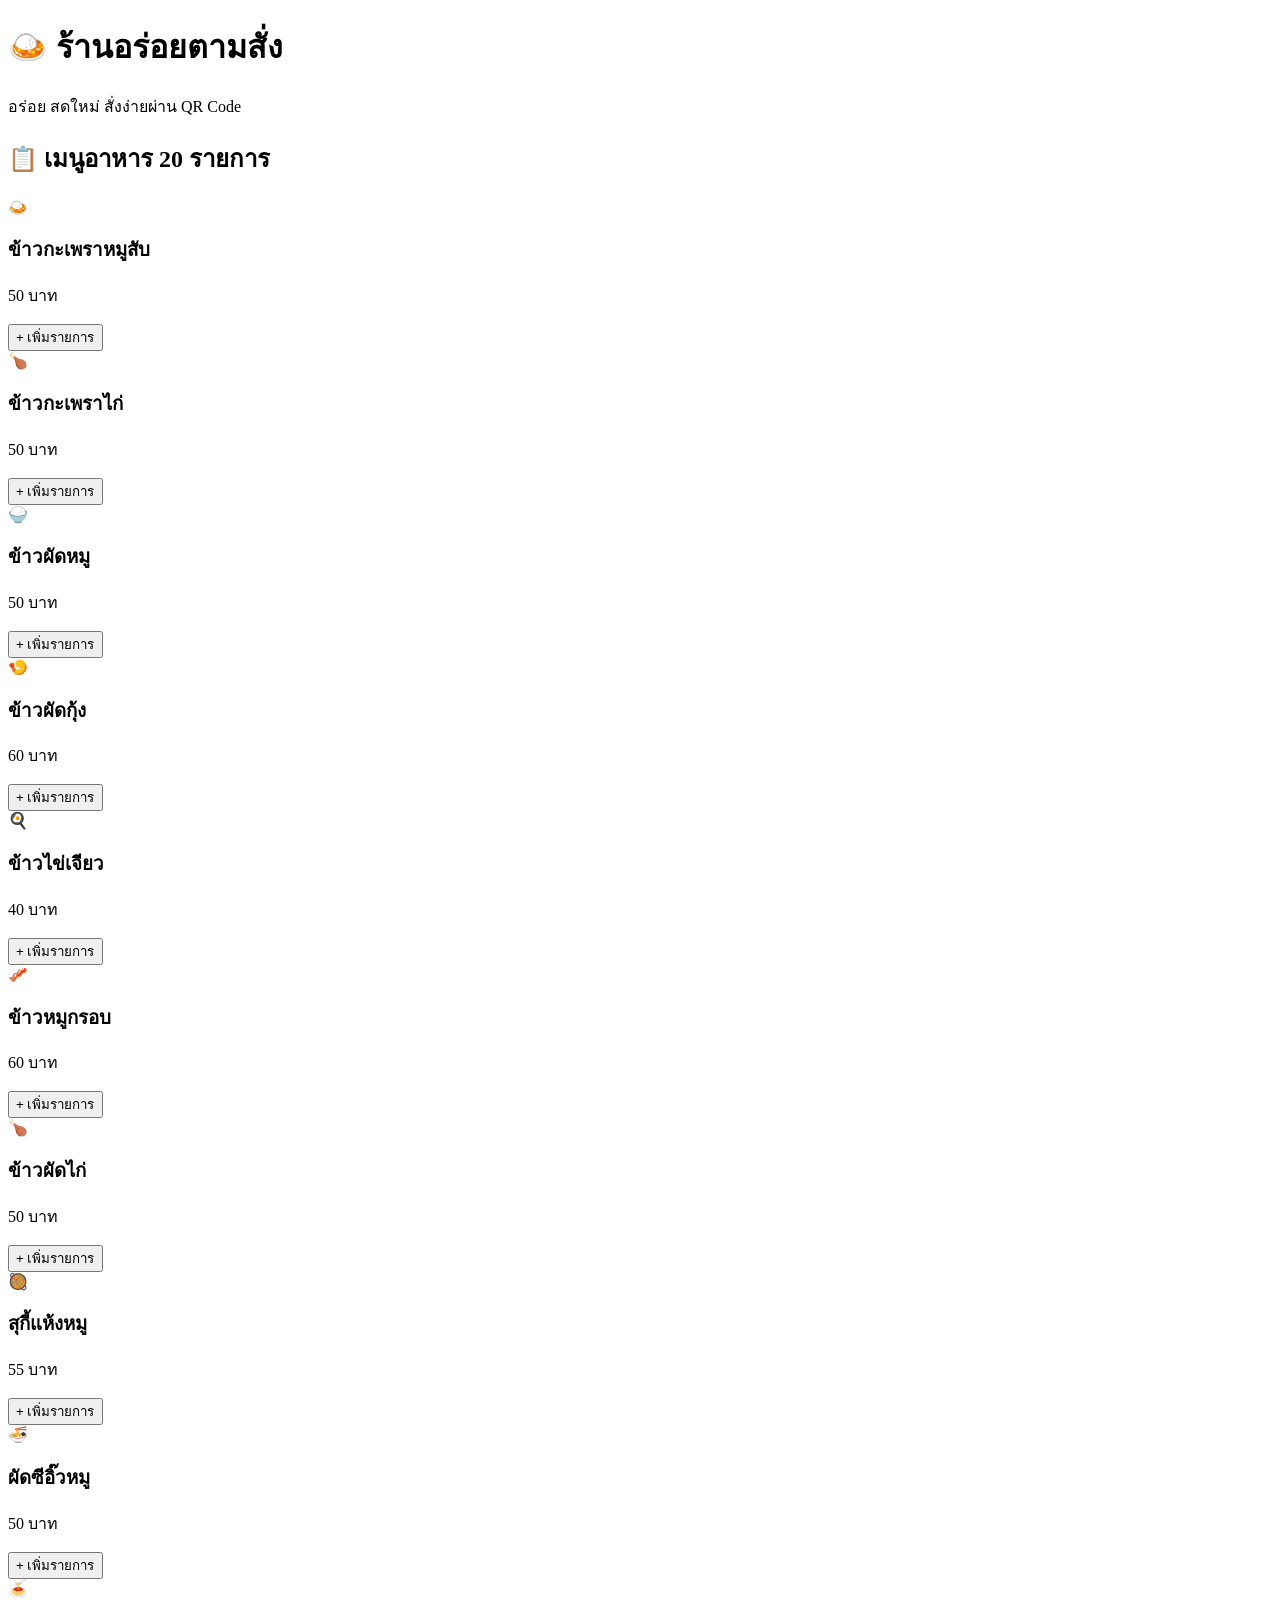
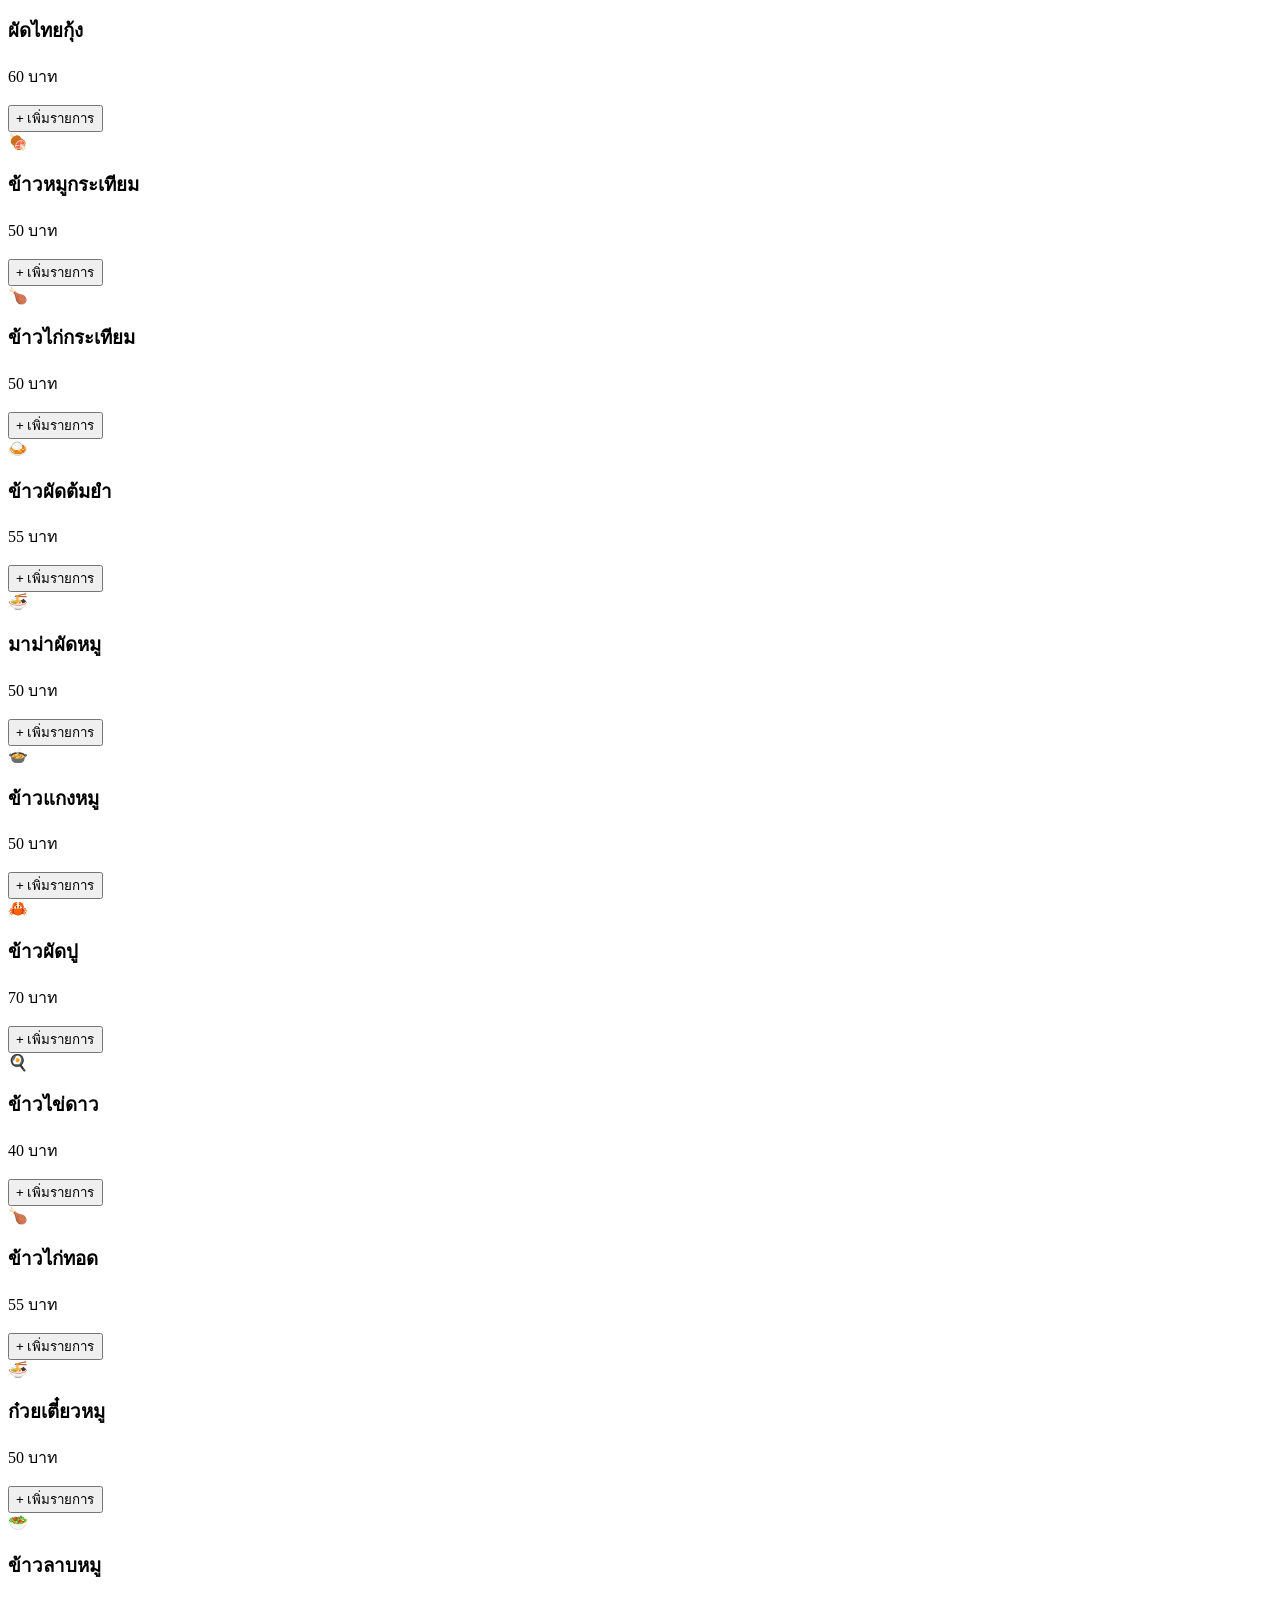
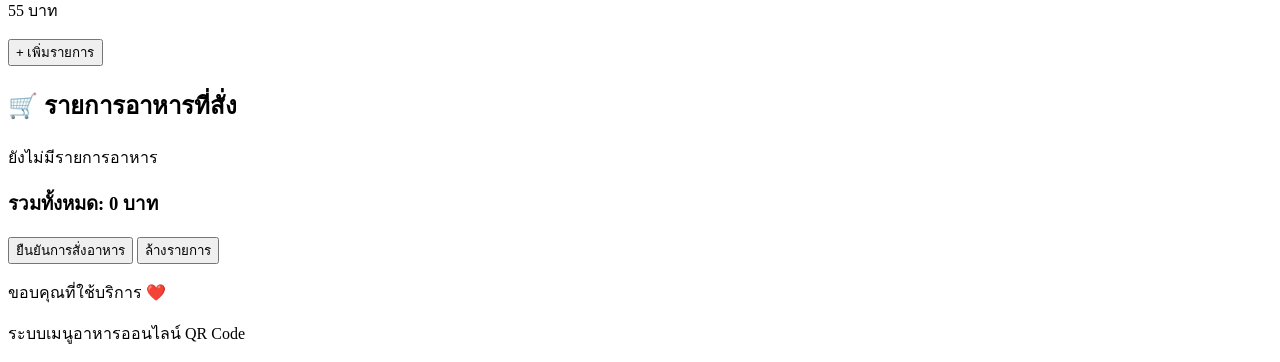
==== index.html @ c8fefa88 "Rename Untitled-1.html to index.html" ====
<!DOCTYPE html>
<html lang="th">
<head>
    <meta charset="UTF-8">
    <meta name="viewport" content="width=device-width, initial-scale=1.0">
    <title>ร้านอร่อยตามสั่ง</title>
    <link rel="stylesheet" href="style.css">
</head>
<body>

<header>
    <h1>🍛 ร้านอร่อยตามสั่ง</h1>
    <p>อร่อย สดใหม่ สั่งง่ายผ่าน QR Code</p>
</header>

<main>
    <h2>📋 เมนูอาหาร 20 รายการ</h2>

    <section id="menu" class="menu">

        <div class="food-card">
            <div class="food-icon">🍛</div>
            <h3>ข้าวกะเพราหมูสับ</h3>
            <p class="price">50 บาท</p>
            <button class="add-btn" onclick="addFood(1)">+ เพิ่มรายการ</button>
        </div>

        <div class="food-card">
            <div class="food-icon">🍗</div>
            <h3>ข้าวกะเพราไก่</h3>
            <p class="price">50 บาท</p>
            <button class="add-btn" onclick="addFood(2)">+ เพิ่มรายการ</button>
        </div>

        <div class="food-card">
            <div class="food-icon">🍚</div>
            <h3>ข้าวผัดหมู</h3>
            <p class="price">50 บาท</p>
            <button class="add-btn" onclick="addFood(3)">+ เพิ่มรายการ</button>
        </div>

        <div class="food-card">
            <div class="food-icon">🍤</div>
            <h3>ข้าวผัดกุ้ง</h3>
            <p class="price">60 บาท</p>
            <button class="add-btn" onclick="addFood(4)">+ เพิ่มรายการ</button>
        </div>

        <div class="food-card">
            <div class="food-icon">🍳</div>
            <h3>ข้าวไข่เจียว</h3>
            <p class="price">40 บาท</p>
            <button class="add-btn" onclick="addFood(5)">+ เพิ่มรายการ</button>
        </div>

        <div class="food-card">
            <div class="food-icon">🥓</div>
            <h3>ข้าวหมูกรอบ</h3>
            <p class="price">60 บาท</p>
            <button class="add-btn" onclick="addFood(6)">+ เพิ่มรายการ</button>
        </div>

        <div class="food-card">
            <div class="food-icon">🍗</div>
            <h3>ข้าวผัดไก่</h3>
            <p class="price">50 บาท</p>
            <button class="add-btn" onclick="addFood(7)">+ เพิ่มรายการ</button>
        </div>

        <div class="food-card">
            <div class="food-icon">🥘</div>
            <h3>สุกี้แห้งหมู</h3>
            <p class="price">55 บาท</p>
            <button class="add-btn" onclick="addFood(8)">+ เพิ่มรายการ</button>
        </div>

        <div class="food-card">
            <div class="food-icon">🍜</div>
            <h3>ผัดซีอิ๊วหมู</h3>
            <p class="price">50 บาท</p>
            <button class="add-btn" onclick="addFood(9)">+ เพิ่มรายการ</button>
        </div>

        <div class="food-card">
            <div class="food-icon">🍝</div>
            <h3>ผัดไทยกุ้ง</h3>
            <p class="price">60 บาท</p>
            <button class="add-btn" onclick="addFood(10)">+ เพิ่มรายการ</button>
        </div>

        <div class="food-card">
            <div class="food-icon">🍖</div>
            <h3>ข้าวหมูกระเทียม</h3>
            <p class="price">50 บาท</p>
            <button class="add-btn" onclick="addFood(11)">+ เพิ่มรายการ</button>
        </div>

        <div class="food-card">
            <div class="food-icon">🍗</div>
            <h3>ข้าวไก่กระเทียม</h3>
            <p class="price">50 บาท</p>
            <button class="add-btn" onclick="addFood(12)">+ เพิ่มรายการ</button>
        </div>

        <div class="food-card">
            <div class="food-icon">🍛</div>
            <h3>ข้าวผัดต้มยำ</h3>
            <p class="price">55 บาท</p>
            <button class="add-btn" onclick="addFood(13)">+ เพิ่มรายการ</button>
        </div>

        <div class="food-card">
            <div class="food-icon">🍜</div>
            <h3>มาม่าผัดหมู</h3>
            <p class="price">50 บาท</p>
            <button class="add-btn" onclick="addFood(14)">+ เพิ่มรายการ</button>
        </div>

        <div class="food-card">
            <div class="food-icon">🍲</div>
            <h3>ข้าวแกงหมู</h3>
            <p class="price">50 บาท</p>
            <button class="add-btn" onclick="addFood(15)">+ เพิ่มรายการ</button>
        </div>

        <div class="food-card">
            <div class="food-icon">🦀</div>
            <h3>ข้าวผัดปู</h3>
            <p class="price">70 บาท</p>
            <button class="add-btn" onclick="addFood(16)">+ เพิ่มรายการ</button>
        </div>

        <div class="food-card">
            <div class="food-icon">🍳</div>
            <h3>ข้าวไข่ดาว</h3>
            <p class="price">40 บาท</p>
            <button class="add-btn" onclick="addFood(17)">+ เพิ่มรายการ</button>
        </div>

        <div class="food-card">
            <div class="food-icon">🍗</div>
            <h3>ข้าวไก่ทอด</h3>
            <p class="price">55 บาท</p>
            <button class="add-btn" onclick="addFood(18)">+ เพิ่มรายการ</button>
        </div>

        <div class="food-card">
            <div class="food-icon">🍜</div>
            <h3>ก๋วยเตี๋ยวหมู</h3>
            <p class="price">50 บาท</p>
            <button class="add-btn" onclick="addFood(19)">+ เพิ่มรายการ</button>
        </div>

        <div class="food-card">
            <div class="food-icon">🥗</div>
            <h3>ข้าวลาบหมู</h3>
            <p class="price">55 บาท</p>
            <button class="add-btn" onclick="addFood(20)">+ เพิ่มรายการ</button>
        </div>

    </section>

    <section class="cart">
        <h2>🛒 รายการอาหารที่สั่ง</h2>

        <div id="cart-list">
            <p>ยังไม่มีรายการอาหาร</p>
        </div>

        <h3>
            รวมทั้งหมด:
            <span id="total">0</span> บาท
        </h3>

        <button class="order-btn" onclick="confirmOrder()">
            ยืนยันการสั่งอาหาร
        </button>

        <button class="clear-btn" onclick="clearCart()">
            ล้างรายการ
        </button>
    </section>
</main>

<footer>
    <p>ขอบคุณที่ใช้บริการ ❤️</p>
    <p>ระบบเมนูอาหารออนไลน์ QR Code</p>
</footer>

<script src="script.js"></script>

</body>
</html>
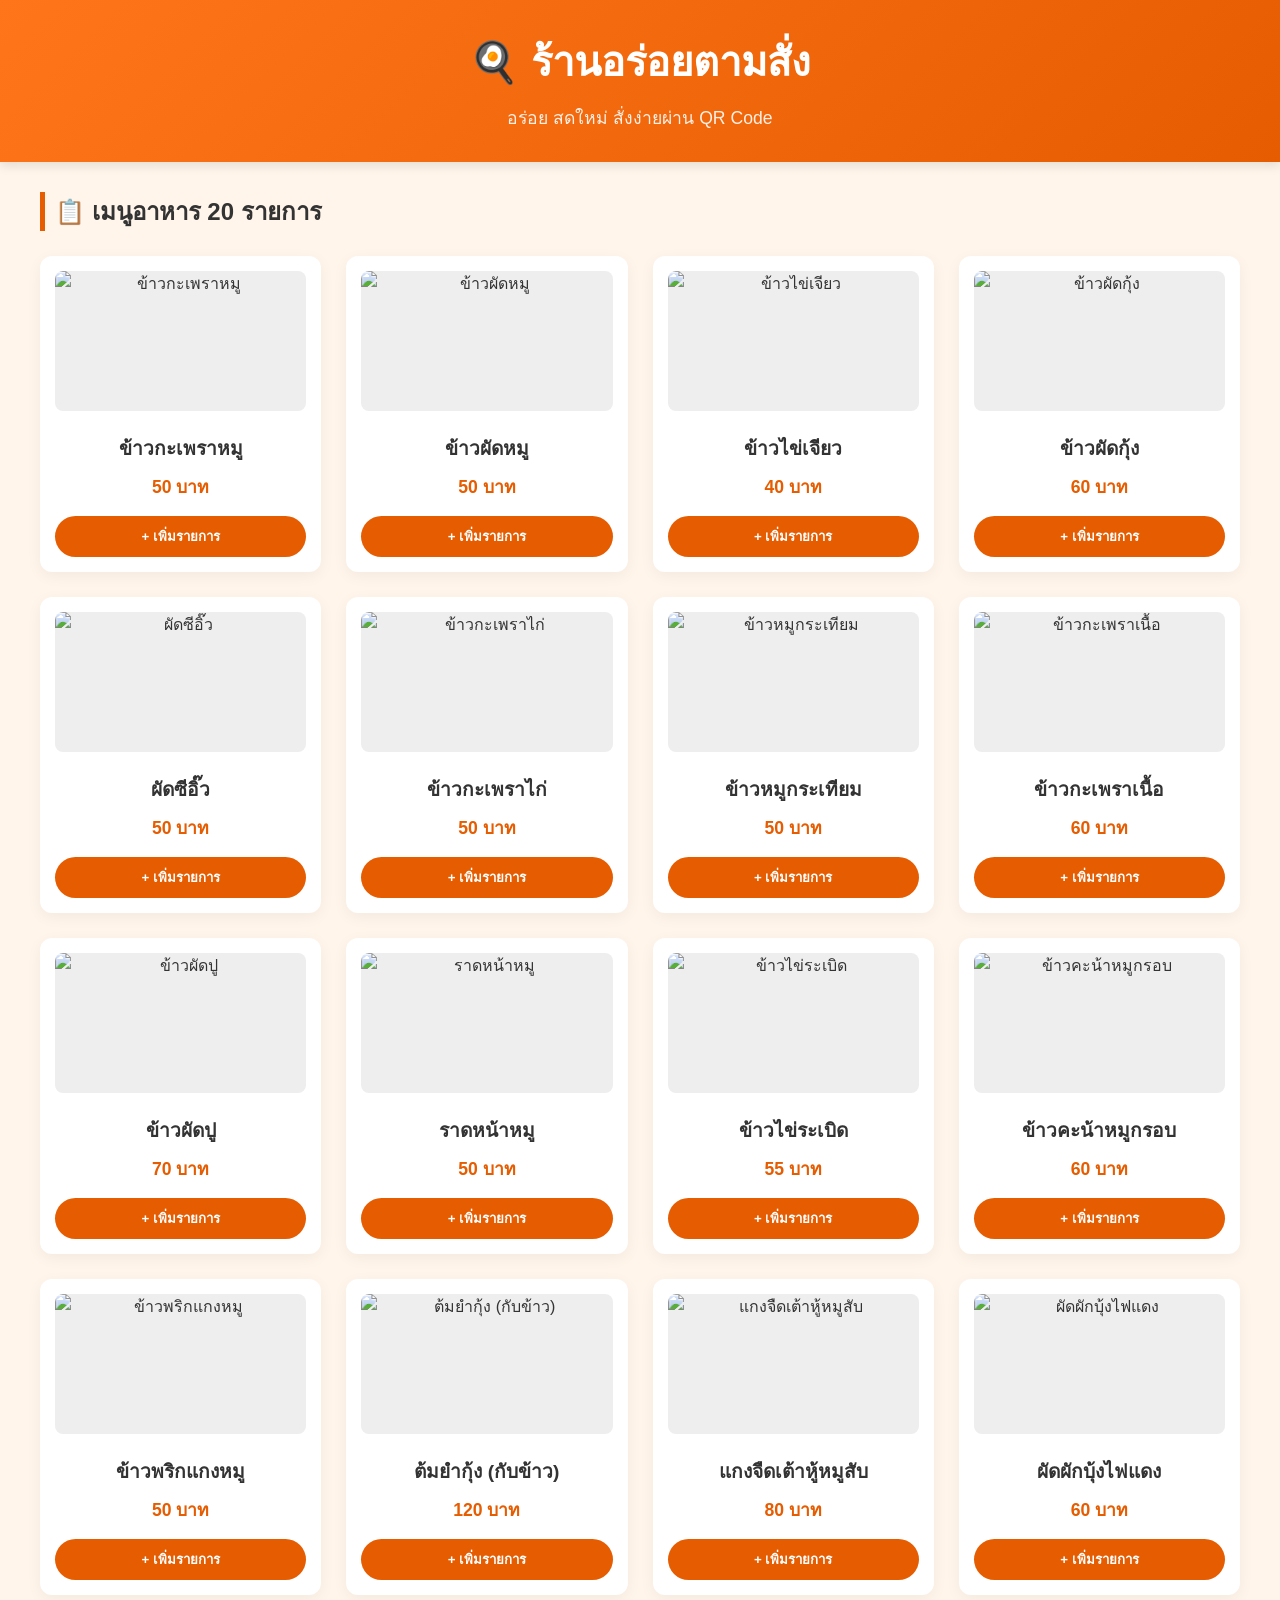
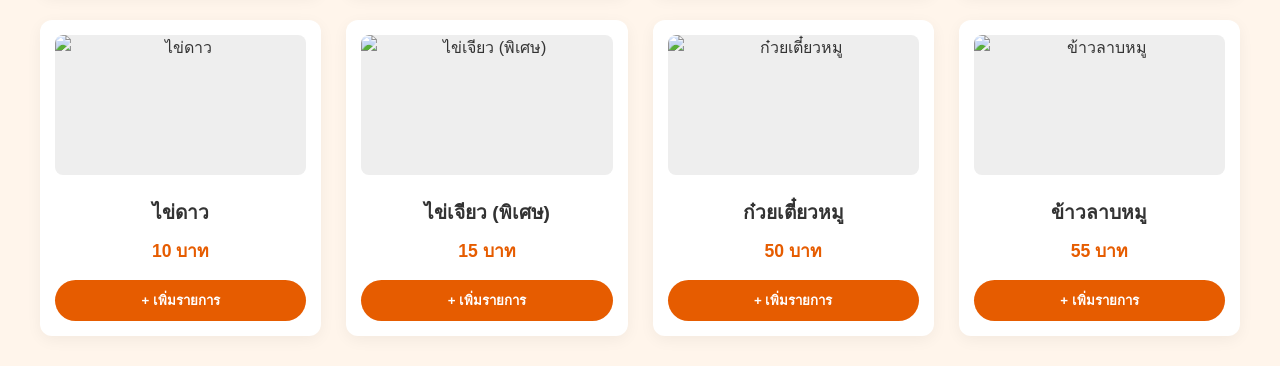
==== commit e70d7613: "Update index.html" ====
--- a/index.html
+++ b/index.html
@@ -1,194 +1,96 @@
-
 <!DOCTYPE html>
 <html lang="th">
 <head>
     <meta charset="UTF-8">
     <meta name="viewport" content="width=device-width, initial-scale=1.0">
     <title>ร้านอร่อยตามสั่ง</title>
-    <link rel="stylesheet" href="style.css">
+    <style>
+        :root {
+            --primary-color: #e65c00;
+            --secondary-color: #f9f9f9;
+            --text-color: #333;
+        }
+        body {
+            font-family: 'Segoe UI', Tahoma, Geneva, Verdana, sans-serif, 'Chula';
+            margin: 0;
+            padding: 0;
+            background-color: #fff5eb;
+            color: var(--text-color);
+        }
+        header {
+            background: linear-gradient(135deg, #ff751a, #e65c00);
+            color: white;
+            padding: 30px 20px;
+            text-align: center;
+            box-shadow: 0 4px 10px rgba(0,0,0,0.1);
+        }
+        header h1 { margin: 0; font-size: 2.5rem; }
+        header p { margin: 10px 0 0; font-size: 1.1rem; opacity: 0.9; }
+        .container {
+            max-width: 1200px;
+            margin: 30px auto;
+            padding: 0 20px;
+        }
+        h2 { border-left: 5px solid var(--primary-color); padding-left: 10px; margin-bottom: 25px; }
+        #menu {
+            display: grid;
+            grid-template-columns: repeat(auto-fill, minmax(250px, 1fr));
+            gap: 25px;
+        }
+        .food-card {
+            background: white;
+            border-radius: 12px;
+            box-shadow: 0 4px 15px rgba(0,0,0,0.05);
+            padding: 15px;
+            text-align: center;
+            transition: transform 0.2s;
+            display: flex;
+            flex-direction: column;
+            justify-content: space-between;
+        }
+        .food-card:hover { transform: translateY(-5px); }
+        .food-image-box {
+            width: 100%;
+            height: 150px;
+            border-radius: 8px;
+            overflow: hidden;
+            background-color: #eee;
+            margin-bottom: 15px;
+        }
+        .food-image-box img {
+            width: 100%;
+            height: 100%;
+            object-fit: cover;
+        }
+        .food-card h3 { margin: 10px 0 5px; font-size: 1.2rem; }
+        .price { color: var(--primary-color); font-weight: bold; font-size: 1.1rem; margin: 5px 0 15px; }
+        .add-btn {
+            background-color: var(--primary-color);
+            color: white;
+            border: none;
+            padding: 10px 20px;
+            border-radius: 25px;
+            cursor: pointer;
+            font-weight: bold;
+            width: 100%;
+            transition: background 0.2s;
+        }
+        .add-btn:hover { background-color: #cc5200; }
+    </style>
 </head>
 <body>
 
-<header>
-    <h1>🍛 ร้านอร่อยตามสั่ง</h1>
-    <p>อร่อย สดใหม่ สั่งง่ายผ่าน QR Code</p>
-</header>
+    <header>
+        <h1>🍳 ร้านอร่อยตามสั่ง</h1>
+        <p>อร่อย สดใหม่ สั่งง่ายผ่าน QR Code</p>
+    </header>
 
-<main>
-    <h2>📋 เมนูอาหาร 20 รายการ</h2>
+    <div class="container">
+        <h2>📋 เมนูอาหาร 20 รายการ</h2>
+        <!-- ส่วนนี้จะให้ script.js นำรูปภาพและรายชื่ออาหารมาใส่ให้โดยอัตโนมัติ -->
+        <div id="menu"></div>
+    </div>
 
-    <section id="menu" class="menu">
-
-        <div class="food-card">
-            <div class="food-icon">🍛</div>
-            <h3>ข้าวกะเพราหมูสับ</h3>
-            <p class="price">50 บาท</p>
-            <button class="add-btn" onclick="addFood(1)">+ เพิ่มรายการ</button>
-        </div>
-
-        <div class="food-card">
-            <div class="food-icon">🍗</div>
-            <h3>ข้าวกะเพราไก่</h3>
-            <p class="price">50 บาท</p>
-            <button class="add-btn" onclick="addFood(2)">+ เพิ่มรายการ</button>
-        </div>
-
-        <div class="food-card">
-            <div class="food-icon">🍚</div>
-            <h3>ข้าวผัดหมู</h3>
-            <p class="price">50 บาท</p>
-            <button class="add-btn" onclick="addFood(3)">+ เพิ่มรายการ</button>
-        </div>
-
-        <div class="food-card">
-            <div class="food-icon">🍤</div>
-            <h3>ข้าวผัดกุ้ง</h3>
-            <p class="price">60 บาท</p>
-            <button class="add-btn" onclick="addFood(4)">+ เพิ่มรายการ</button>
-        </div>
-
-        <div class="food-card">
-            <div class="food-icon">🍳</div>
-            <h3>ข้าวไข่เจียว</h3>
-            <p class="price">40 บาท</p>
-            <button class="add-btn" onclick="addFood(5)">+ เพิ่มรายการ</button>
-        </div>
-
-        <div class="food-card">
-            <div class="food-icon">🥓</div>
-            <h3>ข้าวหมูกรอบ</h3>
-            <p class="price">60 บาท</p>
-            <button class="add-btn" onclick="addFood(6)">+ เพิ่มรายการ</button>
-        </div>
-
-        <div class="food-card">
-            <div class="food-icon">🍗</div>
-            <h3>ข้าวผัดไก่</h3>
-            <p class="price">50 บาท</p>
-            <button class="add-btn" onclick="addFood(7)">+ เพิ่มรายการ</button>
-        </div>
-
-        <div class="food-card">
-            <div class="food-icon">🥘</div>
-            <h3>สุกี้แห้งหมู</h3>
-            <p class="price">55 บาท</p>
-            <button class="add-btn" onclick="addFood(8)">+ เพิ่มรายการ</button>
-        </div>
-
-        <div class="food-card">
-            <div class="food-icon">🍜</div>
-            <h3>ผัดซีอิ๊วหมู</h3>
-            <p class="price">50 บาท</p>
-            <button class="add-btn" onclick="addFood(9)">+ เพิ่มรายการ</button>
-        </div>
-
-        <div class="food-card">
-            <div class="food-icon">🍝</div>
-            <h3>ผัดไทยกุ้ง</h3>
-            <p class="price">60 บาท</p>
-            <button class="add-btn" onclick="addFood(10)">+ เพิ่มรายการ</button>
-        </div>
-
-        <div class="food-card">
-            <div class="food-icon">🍖</div>
-            <h3>ข้าวหมูกระเทียม</h3>
-            <p class="price">50 บาท</p>
-            <button class="add-btn" onclick="addFood(11)">+ เพิ่มรายการ</button>
-        </div>
-
-        <div class="food-card">
-            <div class="food-icon">🍗</div>
-            <h3>ข้าวไก่กระเทียม</h3>
-            <p class="price">50 บาท</p>
-            <button class="add-btn" onclick="addFood(12)">+ เพิ่มรายการ</button>
-        </div>
-
-        <div class="food-card">
-            <div class="food-icon">🍛</div>
-            <h3>ข้าวผัดต้มยำ</h3>
-            <p class="price">55 บาท</p>
-            <button class="add-btn" onclick="addFood(13)">+ เพิ่มรายการ</button>
-        </div>
-
-        <div class="food-card">
-            <div class="food-icon">🍜</div>
-            <h3>มาม่าผัดหมู</h3>
-            <p class="price">50 บาท</p>
-            <button class="add-btn" onclick="addFood(14)">+ เพิ่มรายการ</button>
-        </div>
-
-        <div class="food-card">
-            <div class="food-icon">🍲</div>
-            <h3>ข้าวแกงหมู</h3>
-            <p class="price">50 บาท</p>
-            <button class="add-btn" onclick="addFood(15)">+ เพิ่มรายการ</button>
-        </div>
-
-        <div class="food-card">
-            <div class="food-icon">🦀</div>
-            <h3>ข้าวผัดปู</h3>
-            <p class="price">70 บาท</p>
-            <button class="add-btn" onclick="addFood(16)">+ เพิ่มรายการ</button>
-        </div>
-
-        <div class="food-card">
-            <div class="food-icon">🍳</div>
-            <h3>ข้าวไข่ดาว</h3>
-            <p class="price">40 บาท</p>
-            <button class="add-btn" onclick="addFood(17)">+ เพิ่มรายการ</button>
-        </div>
-
-        <div class="food-card">
-            <div class="food-icon">🍗</div>
-            <h3>ข้าวไก่ทอด</h3>
-            <p class="price">55 บาท</p>
-            <button class="add-btn" onclick="addFood(18)">+ เพิ่มรายการ</button>
-        </div>
-
-        <div class="food-card">
-            <div class="food-icon">🍜</div>
-            <h3>ก๋วยเตี๋ยวหมู</h3>
-            <p class="price">50 บาท</p>
-            <button class="add-btn" onclick="addFood(19)">+ เพิ่มรายการ</button>
-        </div>
-
-        <div class="food-card">
-            <div class="food-icon">🥗</div>
-            <h3>ข้าวลาบหมู</h3>
-            <p class="price">55 บาท</p>
-            <button class="add-btn" onclick="addFood(20)">+ เพิ่มรายการ</button>
-        </div>
-
-    </section>
-
-    <section class="cart">
-        <h2>🛒 รายการอาหารที่สั่ง</h2>
-
-        <div id="cart-list">
-            <p>ยังไม่มีรายการอาหาร</p>
-        </div>
-
-        <h3>
-            รวมทั้งหมด:
-            <span id="total">0</span> บาท
-        </h3>
-
-        <button class="order-btn" onclick="confirmOrder()">
-            ยืนยันการสั่งอาหาร
-        </button>
-
-        <button class="clear-btn" onclick="clearCart()">
-            ล้างรายการ
-        </button>
-    </section>
-</main>
-
-<footer>
-    <p>ขอบคุณที่ใช้บริการ ❤️</p>
-    <p>ระบบเมนูอาหารออนไลน์ QR Code</p>
-</footer>
-
-<script src="script.js"></script>
-
+    <script src="script.js"></script>
 </body>
 </html>
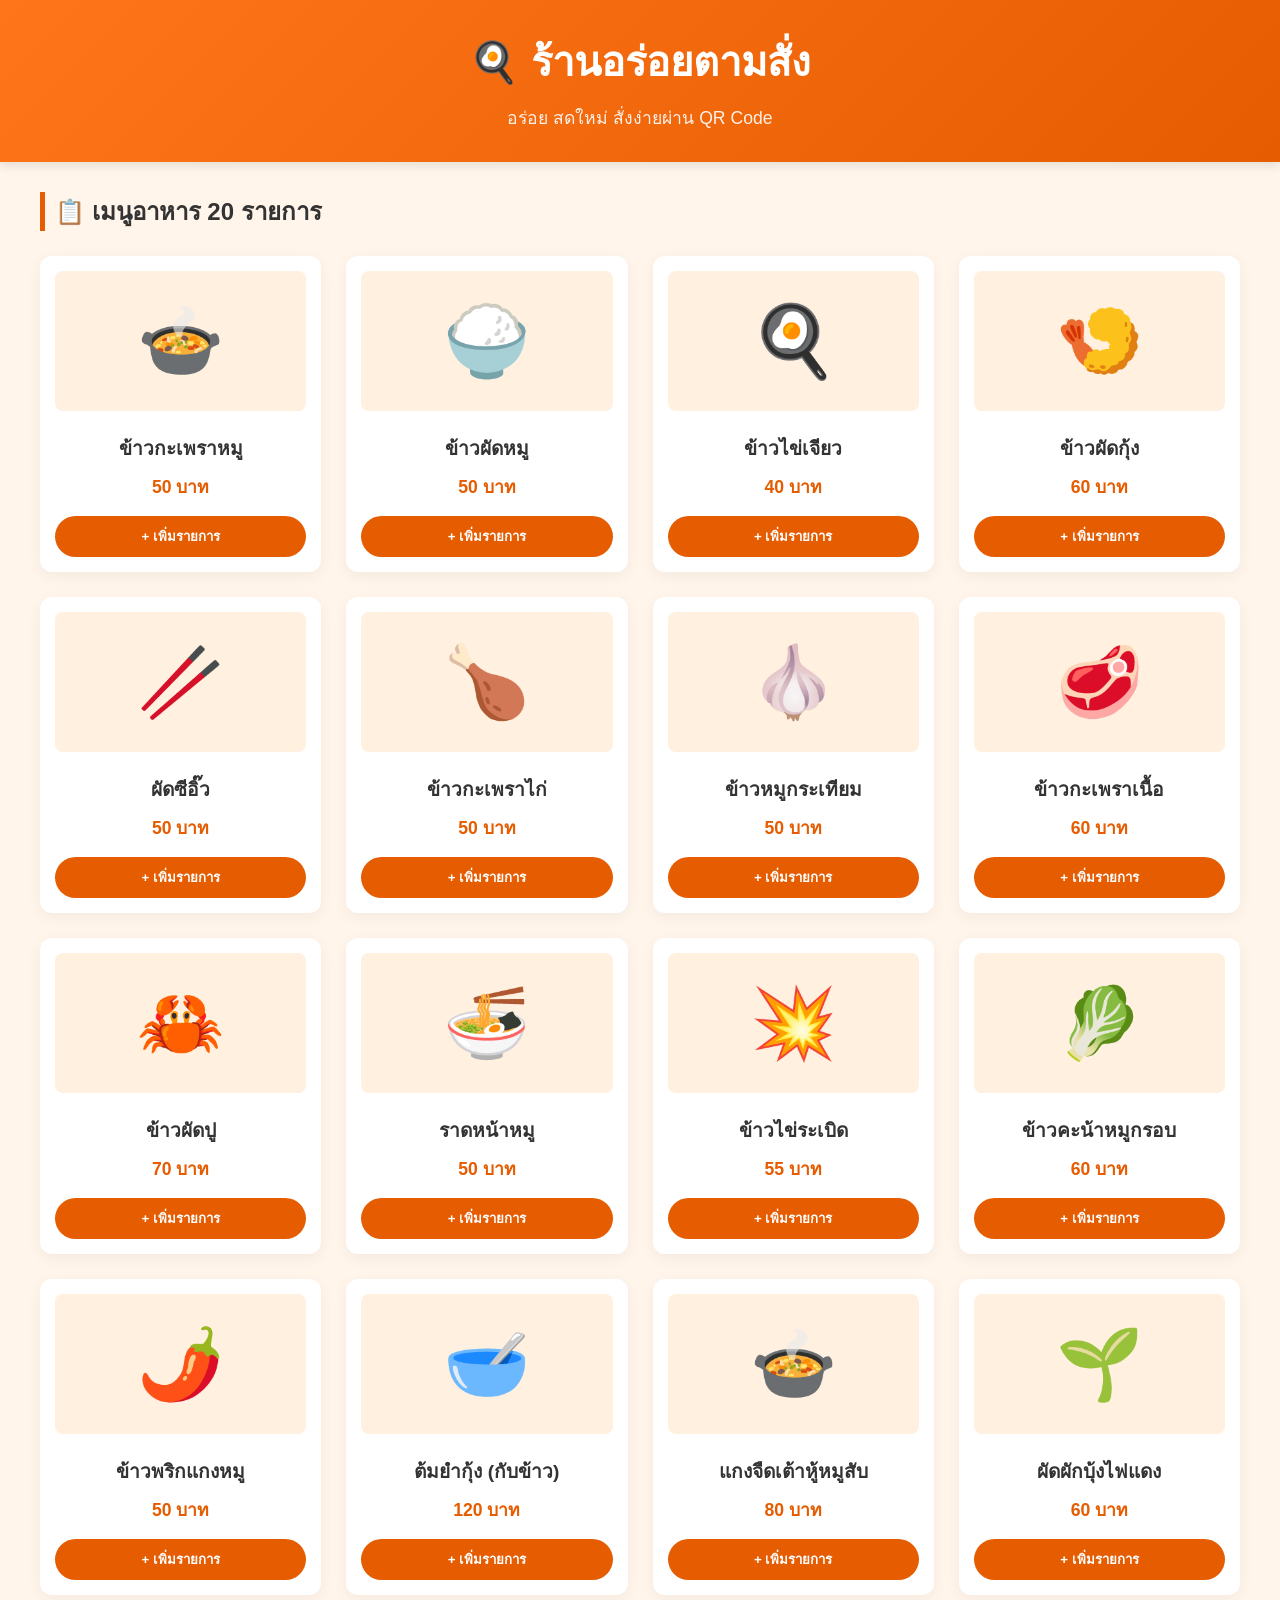
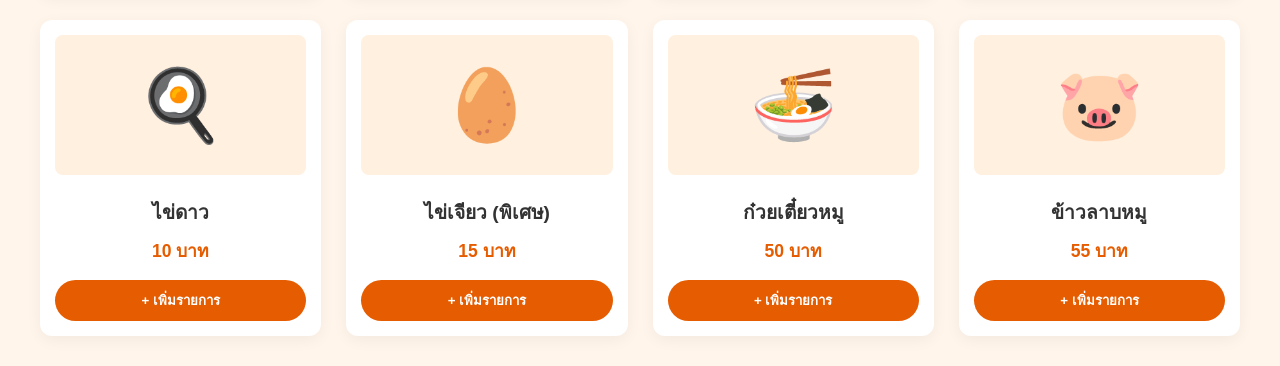
==== commit d20a86e9: "Update index.html" ====
--- a/index.html
+++ b/index.html
@@ -11,7 +11,7 @@
             --text-color: #333;
         }
         body {
-            font-family: 'Segoe UI', Tahoma, Geneva, Verdana, sans-serif, 'Chula';
+            font-family: 'Segoe UI', Tahoma, Geneva, Verdana, sans-serif;
             margin: 0;
             padding: 0;
             background-color: #fff5eb;
@@ -53,14 +53,11 @@
             width: 100%;
             height: 150px;
             border-radius: 8px;
-            overflow: hidden;
-            background-color: #eee;
+            background-color: #fff0e0;
             margin-bottom: 15px;
-        }
-        .food-image-box img {
-            width: 100%;
-            height: 100%;
-            object-fit: cover;
+            display: flex;
+            align-items: center;
+            justify-content: center;
         }
         .food-card h3 { margin: 10px 0 5px; font-size: 1.2rem; }
         .price { color: var(--primary-color); font-weight: bold; font-size: 1.1rem; margin: 5px 0 15px; }
@@ -87,7 +84,7 @@
 
     <div class="container">
         <h2>📋 เมนูอาหาร 20 รายการ</h2>
-        <!-- ส่วนนี้จะให้ script.js นำรูปภาพและรายชื่ออาหารมาใส่ให้โดยอัตโนมัติ -->
+        <!-- บล็อกนี้จะเปิดทางให้ script.js ดึงไอคอนและรายชื่อมาแสดงผลตามที่เราสั่ง -->
         <div id="menu"></div>
     </div>
 
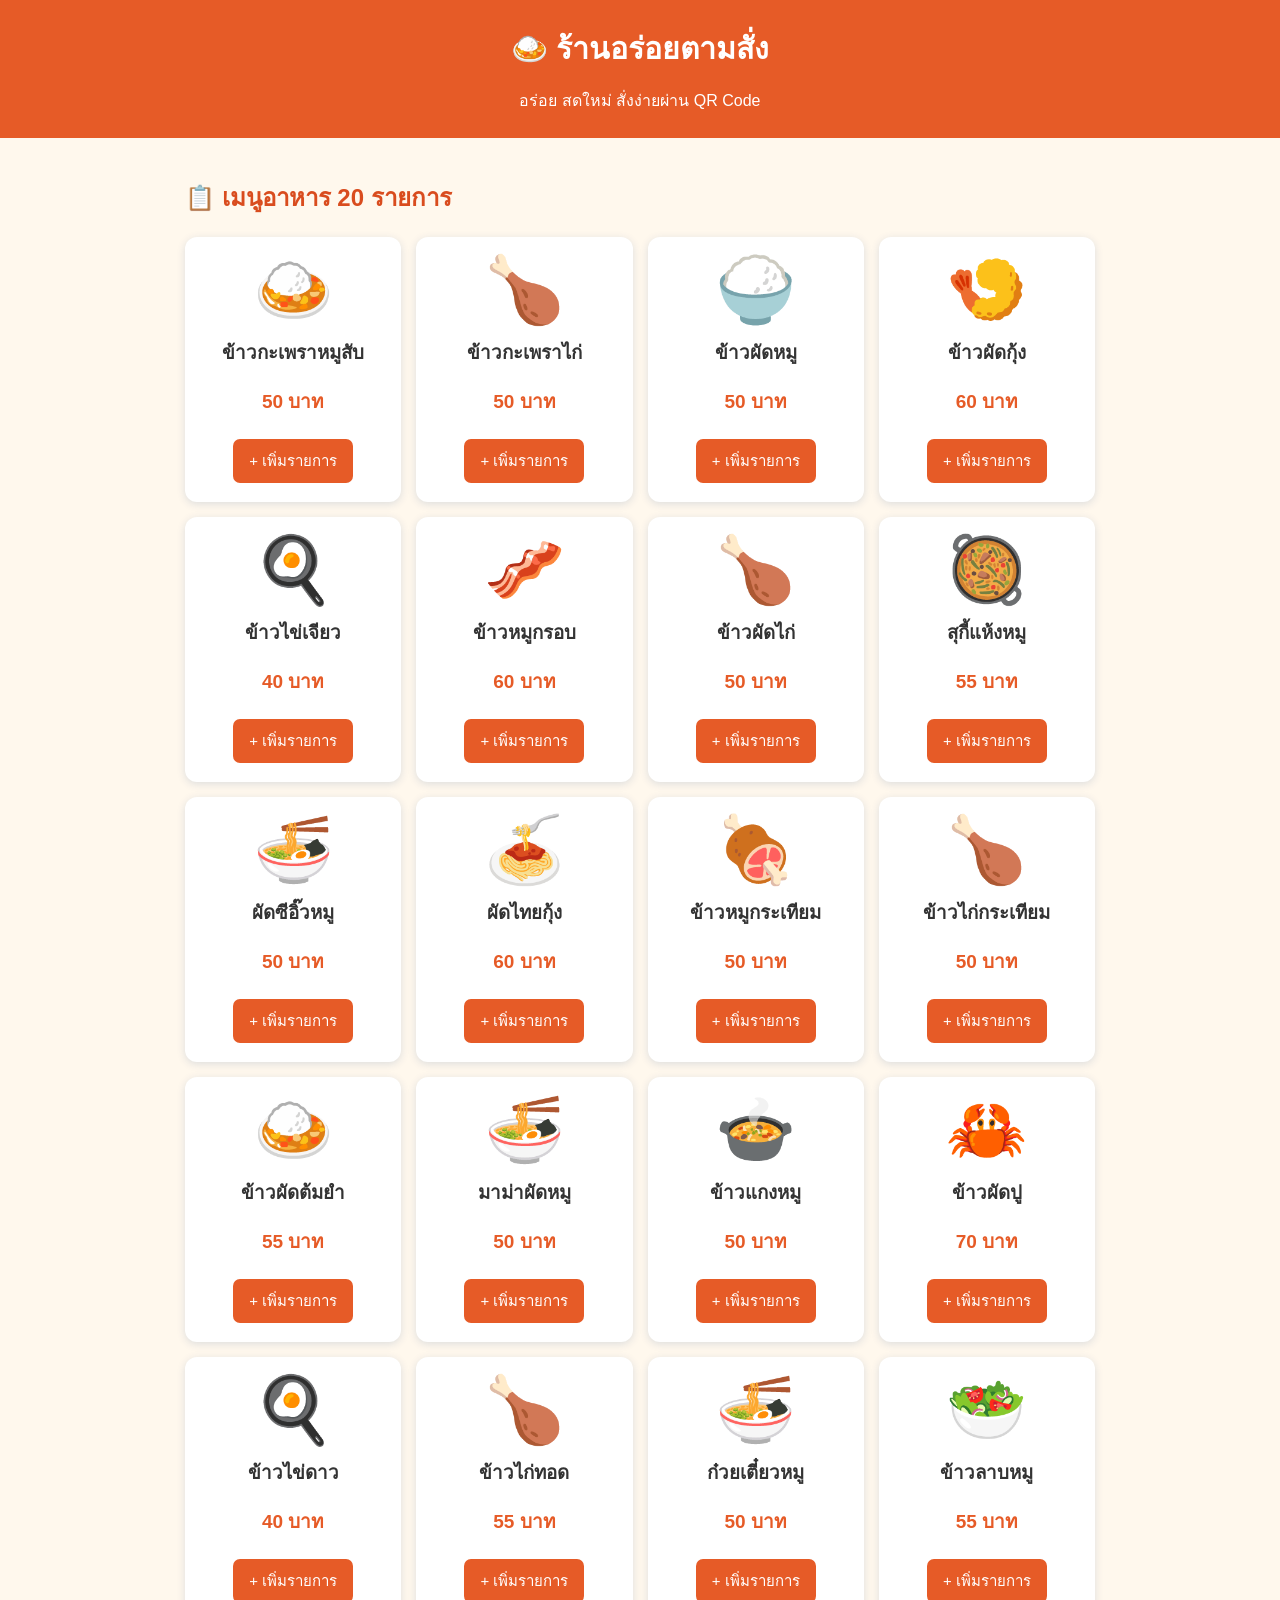
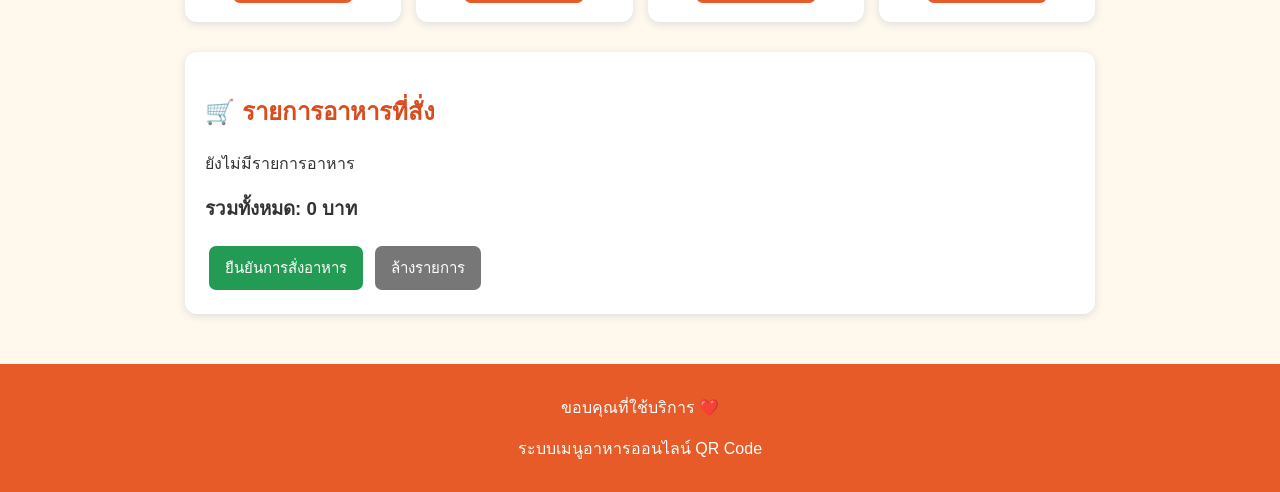
==== commit 514dde21: "Update index.html" ====
--- a/index.html
+++ b/index.html
@@ -1,93 +1,194 @@
+
 <!DOCTYPE html>
 <html lang="th">
 <head>
     <meta charset="UTF-8">
     <meta name="viewport" content="width=device-width, initial-scale=1.0">
     <title>ร้านอร่อยตามสั่ง</title>
-    <style>
-        :root {
-            --primary-color: #e65c00;
-            --secondary-color: #f9f9f9;
-            --text-color: #333;
-        }
-        body {
-            font-family: 'Segoe UI', Tahoma, Geneva, Verdana, sans-serif;
-            margin: 0;
-            padding: 0;
-            background-color: #fff5eb;
-            color: var(--text-color);
-        }
-        header {
-            background: linear-gradient(135deg, #ff751a, #e65c00);
-            color: white;
-            padding: 30px 20px;
-            text-align: center;
-            box-shadow: 0 4px 10px rgba(0,0,0,0.1);
-        }
-        header h1 { margin: 0; font-size: 2.5rem; }
-        header p { margin: 10px 0 0; font-size: 1.1rem; opacity: 0.9; }
-        .container {
-            max-width: 1200px;
-            margin: 30px auto;
-            padding: 0 20px;
-        }
-        h2 { border-left: 5px solid var(--primary-color); padding-left: 10px; margin-bottom: 25px; }
-        #menu {
-            display: grid;
-            grid-template-columns: repeat(auto-fill, minmax(250px, 1fr));
-            gap: 25px;
-        }
-        .food-card {
-            background: white;
-            border-radius: 12px;
-            box-shadow: 0 4px 15px rgba(0,0,0,0.05);
-            padding: 15px;
-            text-align: center;
-            transition: transform 0.2s;
-            display: flex;
-            flex-direction: column;
-            justify-content: space-between;
-        }
-        .food-card:hover { transform: translateY(-5px); }
-        .food-image-box {
-            width: 100%;
-            height: 150px;
-            border-radius: 8px;
-            background-color: #fff0e0;
-            margin-bottom: 15px;
-            display: flex;
-            align-items: center;
-            justify-content: center;
-        }
-        .food-card h3 { margin: 10px 0 5px; font-size: 1.2rem; }
-        .price { color: var(--primary-color); font-weight: bold; font-size: 1.1rem; margin: 5px 0 15px; }
-        .add-btn {
-            background-color: var(--primary-color);
-            color: white;
-            border: none;
-            padding: 10px 20px;
-            border-radius: 25px;
-            cursor: pointer;
-            font-weight: bold;
-            width: 100%;
-            transition: background 0.2s;
-        }
-        .add-btn:hover { background-color: #cc5200; }
-    </style>
+    <link rel="stylesheet" href="style.css">
 </head>
 <body>
 
-    <header>
-        <h1>🍳 ร้านอร่อยตามสั่ง</h1>
-        <p>อร่อย สดใหม่ สั่งง่ายผ่าน QR Code</p>
-    </header>
+<header>
+    <h1>🍛 ร้านอร่อยตามสั่ง</h1>
+    <p>อร่อย สดใหม่ สั่งง่ายผ่าน QR Code</p>
+</header>
 
-    <div class="container">
-        <h2>📋 เมนูอาหาร 20 รายการ</h2>
-        <!-- บล็อกนี้จะเปิดทางให้ script.js ดึงไอคอนและรายชื่อมาแสดงผลตามที่เราสั่ง -->
-        <div id="menu"></div>
-    </div>
+<main>
+    <h2>📋 เมนูอาหาร 20 รายการ</h2>
 
-    <script src="script.js"></script>
+    <section id="menu" class="menu">
+
+        <div class="food-card">
+            <div class="food-icon">🍛</div>
+            <h3>ข้าวกะเพราหมูสับ</h3>
+            <p class="price">50 บาท</p>
+            <button class="add-btn" onclick="addFood(1)">+ เพิ่มรายการ</button>
+        </div>
+
+        <div class="food-card">
+            <div class="food-icon">🍗</div>
+            <h3>ข้าวกะเพราไก่</h3>
+            <p class="price">50 บาท</p>
+            <button class="add-btn" onclick="addFood(2)">+ เพิ่มรายการ</button>
+        </div>
+
+        <div class="food-card">
+            <div class="food-icon">🍚</div>
+            <h3>ข้าวผัดหมู</h3>
+            <p class="price">50 บาท</p>
+            <button class="add-btn" onclick="addFood(3)">+ เพิ่มรายการ</button>
+        </div>
+
+        <div class="food-card">
+            <div class="food-icon">🍤</div>
+            <h3>ข้าวผัดกุ้ง</h3>
+            <p class="price">60 บาท</p>
+            <button class="add-btn" onclick="addFood(4)">+ เพิ่มรายการ</button>
+        </div>
+
+        <div class="food-card">
+            <div class="food-icon">🍳</div>
+            <h3>ข้าวไข่เจียว</h3>
+            <p class="price">40 บาท</p>
+            <button class="add-btn" onclick="addFood(5)">+ เพิ่มรายการ</button>
+        </div>
+
+        <div class="food-card">
+            <div class="food-icon">🥓</div>
+            <h3>ข้าวหมูกรอบ</h3>
+            <p class="price">60 บาท</p>
+            <button class="add-btn" onclick="addFood(6)">+ เพิ่มรายการ</button>
+        </div>
+
+        <div class="food-card">
+            <div class="food-icon">🍗</div>
+            <h3>ข้าวผัดไก่</h3>
+            <p class="price">50 บาท</p>
+            <button class="add-btn" onclick="addFood(7)">+ เพิ่มรายการ</button>
+        </div>
+
+        <div class="food-card">
+            <div class="food-icon">🥘</div>
+            <h3>สุกี้แห้งหมู</h3>
+            <p class="price">55 บาท</p>
+            <button class="add-btn" onclick="addFood(8)">+ เพิ่มรายการ</button>
+        </div>
+
+        <div class="food-card">
+            <div class="food-icon">🍜</div>
+            <h3>ผัดซีอิ๊วหมู</h3>
+            <p class="price">50 บาท</p>
+            <button class="add-btn" onclick="addFood(9)">+ เพิ่มรายการ</button>
+        </div>
+
+        <div class="food-card">
+            <div class="food-icon">🍝</div>
+            <h3>ผัดไทยกุ้ง</h3>
+            <p class="price">60 บาท</p>
+            <button class="add-btn" onclick="addFood(10)">+ เพิ่มรายการ</button>
+        </div>
+
+        <div class="food-card">
+            <div class="food-icon">🍖</div>
+            <h3>ข้าวหมูกระเทียม</h3>
+            <p class="price">50 บาท</p>
+            <button class="add-btn" onclick="addFood(11)">+ เพิ่มรายการ</button>
+        </div>
+
+        <div class="food-card">
+            <div class="food-icon">🍗</div>
+            <h3>ข้าวไก่กระเทียม</h3>
+            <p class="price">50 บาท</p>
+            <button class="add-btn" onclick="addFood(12)">+ เพิ่มรายการ</button>
+        </div>
+
+        <div class="food-card">
+            <div class="food-icon">🍛</div>
+            <h3>ข้าวผัดต้มยำ</h3>
+            <p class="price">55 บาท</p>
+            <button class="add-btn" onclick="addFood(13)">+ เพิ่มรายการ</button>
+        </div>
+
+        <div class="food-card">
+            <div class="food-icon">🍜</div>
+            <h3>มาม่าผัดหมู</h3>
+            <p class="price">50 บาท</p>
+            <button class="add-btn" onclick="addFood(14)">+ เพิ่มรายการ</button>
+        </div>
+
+        <div class="food-card">
+            <div class="food-icon">🍲</div>
+            <h3>ข้าวแกงหมู</h3>
+            <p class="price">50 บาท</p>
+            <button class="add-btn" onclick="addFood(15)">+ เพิ่มรายการ</button>
+        </div>
+
+        <div class="food-card">
+            <div class="food-icon">🦀</div>
+            <h3>ข้าวผัดปู</h3>
+            <p class="price">70 บาท</p>
+            <button class="add-btn" onclick="addFood(16)">+ เพิ่มรายการ</button>
+        </div>
+
+        <div class="food-card">
+            <div class="food-icon">🍳</div>
+            <h3>ข้าวไข่ดาว</h3>
+            <p class="price">40 บาท</p>
+            <button class="add-btn" onclick="addFood(17)">+ เพิ่มรายการ</button>
+        </div>
+
+        <div class="food-card">
+            <div class="food-icon">🍗</div>
+            <h3>ข้าวไก่ทอด</h3>
+            <p class="price">55 บาท</p>
+            <button class="add-btn" onclick="addFood(18)">+ เพิ่มรายการ</button>
+        </div>
+
+        <div class="food-card">
+            <div class="food-icon">🍜</div>
+            <h3>ก๋วยเตี๋ยวหมู</h3>
+            <p class="price">50 บาท</p>
+            <button class="add-btn" onclick="addFood(19)">+ เพิ่มรายการ</button>
+        </div>
+
+        <div class="food-card">
+            <div class="food-icon">🥗</div>
+            <h3>ข้าวลาบหมู</h3>
+            <p class="price">55 บาท</p>
+            <button class="add-btn" onclick="addFood(20)">+ เพิ่มรายการ</button>
+        </div>
+
+    </section>
+
+    <section class="cart">
+        <h2>🛒 รายการอาหารที่สั่ง</h2>
+
+        <div id="cart-list">
+            <p>ยังไม่มีรายการอาหาร</p>
+        </div>
+
+        <h3>
+            รวมทั้งหมด:
+            <span id="total">0</span> บาท
+        </h3>
+
+        <button class="order-btn" onclick="confirmOrder()">
+            ยืนยันการสั่งอาหาร
+        </button>
+
+        <button class="clear-btn" onclick="clearCart()">
+            ล้างรายการ
+        </button>
+    </section>
+</main>
+
+<footer>
+    <p>ขอบคุณที่ใช้บริการ ❤️</p>
+    <p>ระบบเมนูอาหารออนไลน์ QR Code</p>
+</footer>
+
+<script src="script.js"></script>
+
 </body>
 </html>
--- a/style.css
+++ b/style.css
@@ -0,0 +1,124 @@
+
+* {
+    box-sizing: border-box;
+}
+
+body {
+    font-family: Arial, sans-serif;
+    margin: 0;
+    background: #fff8ed;
+    color: #333;
+}
+
+header {
+    background: #e65b27;
+    color: white;
+    text-align: center;
+    padding: 25px 10px;
+}
+
+header h1 {
+    margin: 0;
+    font-size: 30px;
+}
+
+header p {
+    margin-bottom: 0;
+}
+
+main {
+    max-width: 950px;
+    margin: auto;
+    padding: 20px;
+}
+
+h2 {
+    color: #d94c1e;
+}
+
+.menu {
+    display: grid;
+    grid-template-columns: repeat(auto-fit, minmax(180px, 1fr));
+    gap: 15px;
+}
+
+.food-card {
+    background: white;
+    border-radius: 12px;
+    padding: 15px;
+    text-align: center;
+    box-shadow: 0 2px 8px #ddd;
+}
+
+.food-card .food-icon {
+    font-size: 65px;
+}
+
+.food-card h3 {
+    margin: 10px 0;
+}
+
+.price {
+    color: #e65b27;
+    font-weight: bold;
+    font-size: 19px;
+}
+
+button {
+    border: none;
+    padding: 10px 16px;
+    border-radius: 7px;
+    cursor: pointer;
+    font-size: 15px;
+    margin: 4px;
+}
+
+.add-btn {
+    background: #e65b27;
+    color: white;
+}
+
+.cart {
+    background: white;
+    padding: 20px;
+    margin-top: 30px;
+    border-radius: 12px;
+    box-shadow: 0 2px 8px #ddd;
+}
+
+.cart-item {
+    display: flex;
+    justify-content: space-between;
+    align-items: center;
+    gap: 10px;
+    border-bottom: 1px solid #eee;
+    padding: 10px 0;
+}
+
+.order-btn {
+    background: #249b54;
+    color: white;
+}
+
+.clear-btn {
+    background: #777;
+    color: white;
+}
+
+footer {
+    background: #e65b27;
+    color: white;
+    text-align: center;
+    padding: 15px;
+    margin-top: 30px;
+}
+
+@media (max-width: 500px) {
+    main {
+        padding: 12px;
+    }
+
+    .cart-item {
+        flex-wrap: wrap;
+    }
+}
